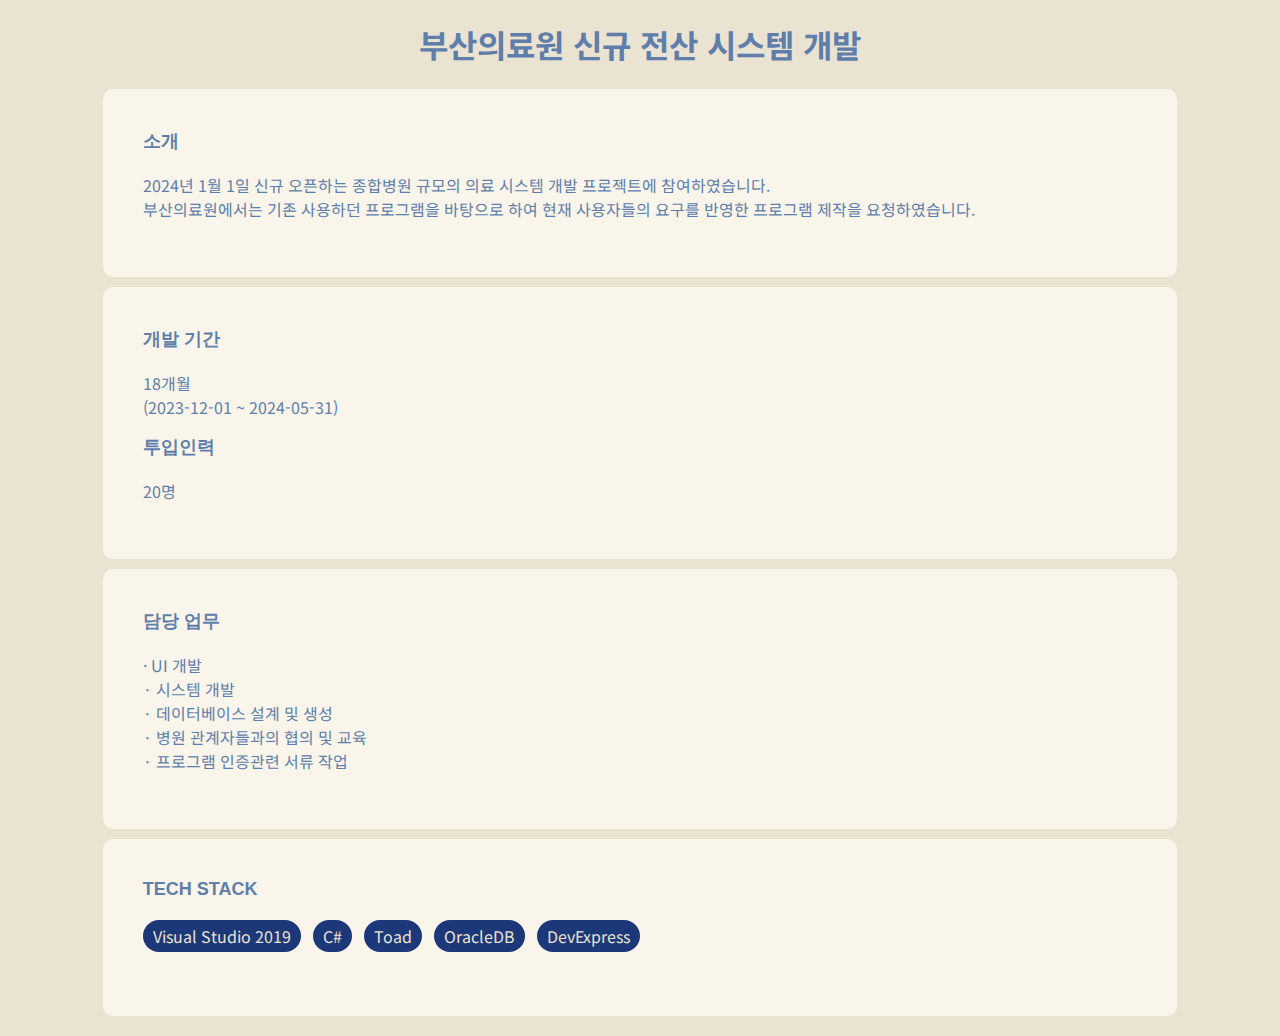
==== project1.html @ c2e017dc "Add MyWeb Files" ====
<!DOCTYPE html>
<html lang="ko">
<head>
    <meta charset="UTF-8">
    <title>Cheon Eunjin_Project1</title>
</head>
<body>
    <div class="wrapper">
    <meta charset="UTF-8">
    <h1>부산의료원 신규 전산 시스템 개발</h1>
    <link rel="stylesheet" href="style.css">

    <section>
        <h2>소개</h2>
        <p>2024년 1월 1일 신규 오픈하는 종합병원 규모의 의료 시스템 개발 프로젝트에 참여하였습니다.</br>
            부산의료원에서는 기존 사용하던 프로그램을 바탕으로 하여 현재 사용자들의 요구를 반영한 프로그램 제작을 요청하였습니다.
        </p> 
    </section>
    <section>
        <h2>개발 기간</h2>
        <p>18개월</br>
           (2023-12-01 ~ 2024-05-31)
        </p> 
        <h2>투입인력</h2>
        <p>20명
        </p> 
    </section>
    <section>
        <h2>담당 업무</h2>
        <p>· UI 개발</br>
           · 시스템 개발</br>
           · 데이터베이스 설계 및 생성</br>
           · 병원 관계자들과의 협의 및 교육</br>
           · 프로그램 인증관련 서류 작업</br>
        </p> 
    </section>
    <section id="skill">
        <h2>Tech Stack</h2>
        <ol>
            <li>
                Visual Studio 2019 
            </li>
            <li>
                C#
            </li>
            <li>
                Toad
            </li>
            <li>
                OracleDB
            </li>
            <li>
                DevExpress
            </li>
        </ol>
    </section>
</body>
</html>
---- style.css ----
@charset "UTF-8";
@import url('https://fonts.googleapis.com/css2?family=Noto+Sans+KR&display=swap');

body {
    background-color: #EAE3D2;
    color: #607EAA;
    font-family: 'Noto Sans KR', sans-serif ;
    font-size: 16px;
}

section {
    background-color: #F9F5EB;
    border-radius: 10px;
    padding: 40px;
    margin-bottom: 10px;
}

#cert div
{
    border-style: solid;
    border-color: #607EAA;
    border-radius: 10px;
    width: 216px;
    margin-bottom: 10px;
    text-align: center;
    display: inline-block;
    margin-right: 15px;
}

.wrapper {
    width: 85%;
    margin: 20px auto;
}

h1 {
    text-align: center;
}

h2, h3 {
    font-family: sans-serif;
}

h2 {
    margin: 0 0 20px 0;
    text-transform: uppercase;
    font-size: 18px;
}

#my_info h2 {
    display: none;
}

#my_info img {
    display: block; 
    margin: 0px auto;
    width: 200px;
    height: auto;
    border-radius: 100px;
}

table {
    display: inline-block;
    border-collapse: collapse;
    border-spacing: 0;
    vertical-align: top;
}

th {
    text-align: left;
    padding-right: 20px;
}

th, td {
    font-size: 13px;
}

#history th {
    font-weight: bold;
    font-size: 15px;
    padding-right: 20px;
}

#history td {
    font-weight: normal;
    font-size: 13px;
}

#mynameK th {
    display: none;
}

#mynameK td {
    display: block;
    font-size: 18px;
    font-weight: bold;
    margin-bottom: 5px;
}

#mynameE th {
    display: none;
}

#mynameE td {
    display: block;
    font-size: 18px;
    font-weight: bold;
    margin-bottom: 10px;
}

a {
    color: inherit;
    text-decoration: none;
}

a:hover {
    text-decoration: underline;
    color: #1C3879;
}

ul {
    list-style: none;
    padding: 0;
    margin-bottom: 0px;
}

ul li {
    margin-bottom: 4px;
}

#cert ul {
    list-style: none;
    padding: 0;
    margin-bottom: 10px;
}

#cert ul li:first-child {
    font-weight: bold;
    font-size: 15px;
}

#contact ul {
    list-style: none;
    padding: 0;
}

#contact ul li {
    margin-bottom: 4px;
}

#contact ul li:before {
    content: url();
    display: inline-block;
    width: 20px;
    height: 20px;
    vertical-align: middle;
    margin-right: 10px;
}

#contact ul li:nth-child(1)::before {
    content:"";
    background-image: url(phone.png);
    background-size: 20px 20px;
}


#contact ul li:nth-child(2)::before {
    content:"";
    background-image: url(mail.png);
    background-size: 20px 20px;
}

#contact ul li:nth-child(3)::before {
    content:"";
    background-image: url(facebook.png);
    background-size: 20px 20px;
}

#contact ul li:nth-child(4)::before {
    content:"";
    background-image: url(insta.png);
    background-size: 20px 20px;
}

#skill ol {
    list-style: none;
    padding: 0;
}

#skill li {
    display: inline-block;
    background-color: #1C3879;
    color: #EAE3D2;
    padding: 4px 10px;
    border-radius: 32px;
    margin: 0 8px 8px 0;
}

#project lo {
    list-style: none;
    padding: 0;
}

#project li {
    border-bottom: 1px solid #ddd;
}

#project li:last-child {
    border-bottom: none;
}

#project video {
    width: 100%;
    border-radius: 10px;
}

#project a {
    color: #607EAA;
    display: inline-block;
    border-radius: 4px;
    padding: 4px 10px;
}

#project a:hover {
    text-decoration: none;
    padding: 3px 8px;
    transform: padding 0.2s;
}

#project div{
    border-style: solid;
    border-radius: 10px;
    margin-bottom: 10px;
    margin-right: 14px;
    text-align: center;
    width: 570px;
    display: inline-block;
}
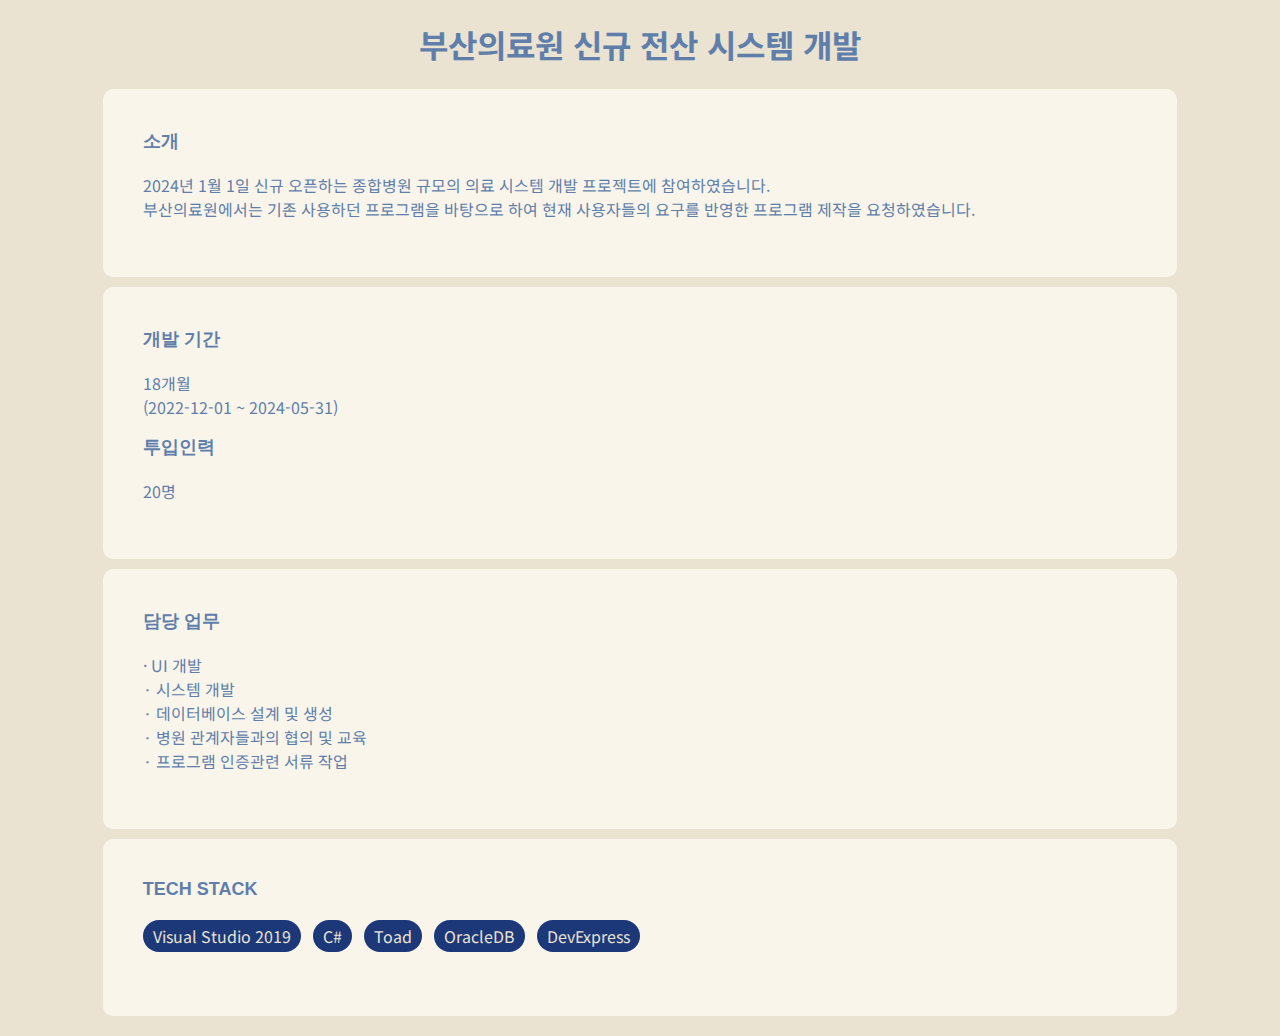
==== commit 470f03ba: "Update project1.html" ====
--- a/project1.html
+++ b/project1.html
@@ -19,7 +19,7 @@
     <section>
         <h2>개발 기간</h2>
         <p>18개월</br>
-           (2023-12-01 ~ 2024-05-31)
+           (2022-12-01 ~ 2024-05-31)
         </p> 
         <h2>투입인력</h2>
         <p>20명
